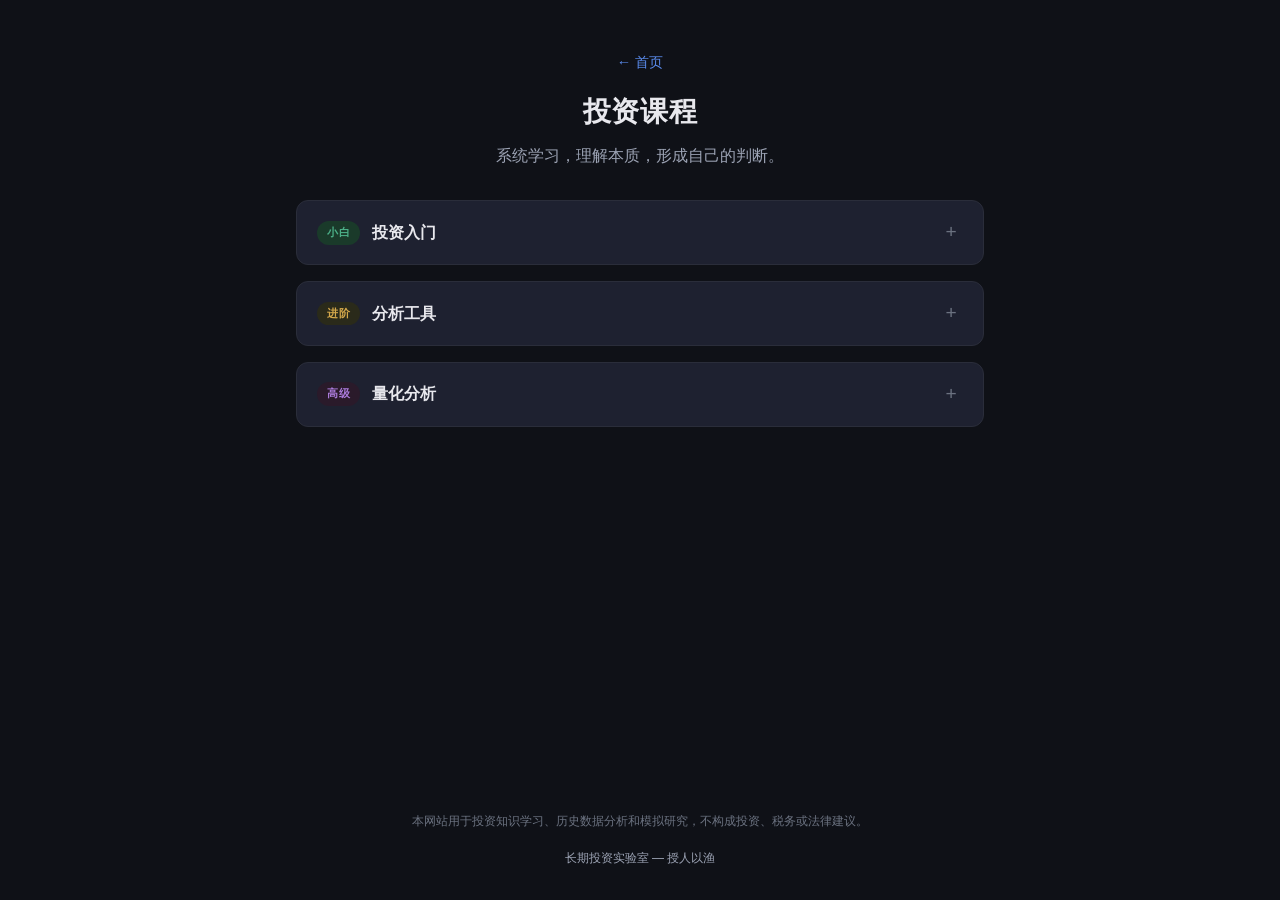
==== learn.html @ 00b1dd11 "Phase 1: 项目骨架 — 首页、学习页面、计算器、响应式布局" ====
<!DOCTYPE html>
<html lang="zh-CN">
<head>
  <meta charset="UTF-8">
  <meta name="viewport" content="width=device-width, initial-scale=1.0">
  <title>投资课程 · 长期投资实验室</title>
  <meta name="description" content="从零开始学习投资，系统掌握资产分析、风险管理和组合构建。">
  <link rel="stylesheet" href="css/main.css">
  <link rel="stylesheet" href="css/mobile.css">
</head>
<body>
  <header class="site-header">
    <a href="index.html" class="back-link">&larr; 首页</a>
    <h1 class="site-title">投资课程</h1>
    <p class="site-subtitle">系统学习，理解本质，形成自己的判断。</p>
  </header>

  <main class="learn-content">
    <section class="course-section">
      <button class="course-toggle" aria-expanded="false" onclick="toggleSection(this)">
        <span class="course-level course-level--beginner">小白</span>
        <h2>投资入门</h2>
        <span class="toggle-icon">+</span>
      </button>
      <div class="course-body" hidden>
        <ul class="course-list">
          <li>
            <h3>什么是股票</h3>
            <p>股票代表公司的一部分所有权。买入股票意味着你成为公司的股东，享有公司成长带来的收益，也承担经营不善的风险。</p>
          </li>
          <li>
            <h3>什么是基金</h3>
            <p>基金是集合众多投资者资金、由专业管理人统一投资的工具。公募基金门槛低、信息透明，适合普通投资者。</p>
          </li>
          <li>
            <h3>什么是 ETF</h3>
            <p>ETF（交易型开放式指数基金）跟踪特定指数，像股票一样在交易所买卖。费用低、透明度高，是入门投资的常用工具。</p>
          </li>
          <li>
            <h3>什么是指数</h3>
            <p>指数是一篮子资产的价格加权平均，反映市场整体或某一板块的表现。例如沪深300代表A股大盘股走势。</p>
          </li>
          <li>
            <h3>什么是债券</h3>
            <p>债券是发行人向投资者借款的凭证，约定按期付息、到期还本。债券通常波动小于股票，是组合中降低风险的工具。</p>
          </li>
          <li>
            <h3>什么是 QDII</h3>
            <p>QDII（合格境内机构投资者）基金允许境内投资者间接投资海外市场，是配置全球资产的一种方式。</p>
          </li>
          <li>
            <h3>什么是收益</h3>
            <p>收益是投资获得的回报，通常以百分比表示。例如买入价100元、卖出价110元，收益为10%。收益可以来自价格上涨（资本利得）或分红。</p>
          </li>
          <li>
            <h3>什么是风险</h3>
            <p>风险意味着未来结果的不确定性。在投资中，风险通常表现为价格波动——资产可能上涨，也可能下跌。</p>
          </li>
          <li>
            <h3>什么是回撤</h3>
            <p>回撤是指资产从历史高点下跌的幅度。例如资产从最高100元跌到70元，回撤为30%。回撤衡量的是持有过程中可能承受的账面亏损。</p>
          </li>
          <li>
            <h3>什么是复利</h3>
            <p>复利是"利滚利"——收益再投资产生新收益。时间越长，复利效应越显著。年化8%的收益，10年后本金翻倍有余。</p>
          </li>
        </ul>
      </div>
    </section>

    <section class="course-section">
      <button class="course-toggle" aria-expanded="false" onclick="toggleSection(this)">
        <span class="course-level course-level--intermediate">进阶</span>
        <h2>分析工具</h2>
        <span class="toggle-icon">+</span>
      </button>
      <div class="course-body" hidden>
        <ul class="course-list">
          <li>
            <h3>PE（市盈率）</h3>
            <p>市盈率 = 股价 &divide; 每股收益。反映市场愿意为每单位盈利支付的价格。高PE可能意味着高增长预期，也可能是估值偏高。</p>
          </li>
          <li>
            <h3>PB（市净率）</h3>
            <p>市净率 = 股价 &divide; 每股净资产。常用于评估银行、保险等资产密集型行业。PB低于1可能意味着股价低于净资产。</p>
          </li>
          <li>
            <h3>ROE（净资产收益率）</h3>
            <p>ROE = 净利润 &divide; 净资产。衡量公司利用股东资金创造利润的能力。长期高ROE通常是优质公司的特征之一。</p>
          </li>
          <li>
            <h3>毛利率与净利率</h3>
            <p>毛利率反映产品本身的盈利能力，净利率反映扣除所有费用后的最终盈利水平。高毛利率通常意味着较强的定价权。</p>
          </li>
          <li>
            <h3>自由现金流</h3>
            <p>自由现金流是公司经营活动产生的现金减去资本支出后的余额。它反映了公司真正可以自由支配的现金。</p>
          </li>
          <li>
            <h3>护城河</h3>
            <p>护城河是公司抵御竞争对手的持久优势，例如品牌、专利、网络效应、规模经济或转换成本。宽护城河的公司更可能维持长期盈利。</p>
          </li>
          <li>
            <h3>估值</h3>
            <p>估值是判断资产当前价格是否合理的过程。常用方法包括市盈率、市净率、现金流折现等。估值不是精确科学，而是提供参考区间。</p>
          </li>
          <li>
            <h3>资产配置</h3>
            <p>资产配置是将资金分配到不同资产类别的过程。研究表明，资产配置解释了投资组合长期收益波动的大部分来源。</p>
          </li>
          <li>
            <h3>相关性</h3>
            <p>相关性衡量两项资产价格走势的同步程度。相关性低意味着它们不太可能同时下跌，有助于分散风险。</p>
          </li>
          <li>
            <h3>再平衡</h3>
            <p>再平衡是定期将组合中各资产权重恢复到目标比例的操作。它本质上是在资产上涨后卖出部分、下跌后买入部分。</p>
          </li>
        </ul>
      </div>
    </section>

    <section class="course-section">
      <button class="course-toggle" aria-expanded="false" onclick="toggleSection(this)">
        <span class="course-level course-level--advanced">高级</span>
        <h2>量化分析</h2>
        <span class="toggle-icon">+</span>
      </button>
      <div class="course-body" hidden>
        <ul class="course-list">
          <li>
            <h3>夏普比率</h3>
            <p>夏普比率 = (收益率 - 无风险利率) &divide; 波动率。衡量每承担一单位风险获得的超额回报。夏普比率越高，风险调整后收益越好。</p>
          </li>
          <li>
            <h3>Sortino 比率</h3>
            <p>Sortino比率与夏普类似，但只考虑下行波动（下跌风险），而非全部波动。对于不介意上涨波动的投资者，Sortino可能更有参考价值。</p>
          </li>
          <li>
            <h3>Calmar 比率</h3>
            <p>Calmar比率 = 年化收益率 &divide; 最大回撤。衡量收益与极端风险的比值。Calmar越高，意味着在经历最大回撤的情况下，长期收益仍然可观。</p>
          </li>
          <li>
            <h3>Beta</h3>
            <p>Beta衡量资产相对于市场的波动幅度。Beta=1表示与市场同步，Beta&gt;1表示波动大于市场，Beta&lt;1表示波动小于市场。</p>
          </li>
          <li>
            <h3>Alpha</h3>
            <p>Alpha是资产实际收益超出（或低于）按Beta调整后的预期收益的部分。正Alpha通常被视为超额收益能力的体现。</p>
          </li>
          <li>
            <h3>滚动收益</h3>
            <p>滚动收益是以滑动窗口计算的历史收益，能揭示收益随时间的变化模式，而非只看一个固定区间。例如滚动3年年化收益可以展示收益的稳定性。</p>
          </li>
          <li>
            <h3>压力测试</h3>
            <p>压力测试模拟极端市场情景下组合的表现。例如"如果再次发生类似2008年的市场波动，我的组合会怎样？"这有助于理解尾部风险。</p>
          </li>
          <li>
            <h3>情景分析</h3>
            <p>情景分析允许用户自定义假设条件，观察组合的理论变化。它是"如果……会怎样"的思维实验，不是预测。</p>
          </li>
          <li>
            <h3>蒙特卡洛模拟</h3>
            <p>蒙特卡洛模拟通过大量随机抽样来模拟资产未来可能的价格路径，给出结果的概率分布，而非单一预测值。它帮助理解"可能范围"而非"确定结果"。</p>
          </li>
        </ul>
      </div>
    </section>
  </main>

  <footer class="site-footer">
    <p class="disclaimer">
      本网站用于投资知识学习、历史数据分析和模拟研究，不构成投资、税务或法律建议。
    </p>
    <p class="copyright">长期投资实验室 &mdash; 授人以渔</p>
  </footer>

  <script>
    function toggleSection(btn) {
      const body = btn.nextElementSibling;
      const icon = btn.querySelector('.toggle-icon');
      const expanded = btn.getAttribute('aria-expanded') === 'true';
      btn.setAttribute('aria-expanded', String(!expanded));
      body.hidden = expanded;
      icon.textContent = expanded ? '+' : '−';
    }
  </script>
</body>
</html>
---- css/main.css ----
/* ============================================
   长期投资实验室 — 全局样式
   风格：专业、简洁、克制
   ============================================ */

:root {
  --bg-primary: #0f1117;
  --bg-secondary: #1a1d27;
  --bg-card: #1e2130;
  --bg-card-hover: #252838;
  --text-primary: #e8e8ed;
  --text-secondary: #9ca3b4;
  --text-muted: #6b7280;
  --accent: #5b8def;
  --accent-dim: #3d5fa8;
  --border: #2a2d3a;
  --border-light: #353849;
  --danger: #e0556a;
  --success: #4caf88;
  --radius: 12px;
  --radius-sm: 8px;
  --gap: 16px;
  --max-width: 720px;
}

*, *::before, *::after {
  box-sizing: border-box;
  margin: 0;
  padding: 0;
}

html {
  font-size: 16px;
  -webkit-text-size-adjust: 100%;
}

body {
  font-family: -apple-system, BlinkMacSystemFont, "Segoe UI", "PingFang SC",
    "Hiragino Sans GB", "Microsoft YaHei", sans-serif;
  background: var(--bg-primary);
  color: var(--text-primary);
  line-height: 1.6;
  min-height: 100vh;
  display: flex;
  flex-direction: column;
}

/* ============================================
   Header
   ============================================ */

.site-header {
  text-align: center;
  padding: 48px var(--gap) 32px;
}

.site-title {
  font-size: 1.75rem;
  font-weight: 700;
  letter-spacing: 0.02em;
  color: var(--text-primary);
  margin-bottom: 8px;
}

.site-subtitle {
  font-size: 1rem;
  color: var(--text-secondary);
  max-width: 480px;
  margin: 0 auto;
}

.back-link {
  display: inline-block;
  color: var(--accent);
  text-decoration: none;
  font-size: 0.9rem;
  margin-bottom: 16px;
  transition: color 0.2s;
}

.back-link:hover {
  color: #7aabff;
}

/* ============================================
   Home Grid
   ============================================ */

.home-grid {
  display: grid;
  grid-template-columns: 1fr;
  gap: var(--gap);
  padding: 0 var(--gap);
  max-width: var(--max-width);
  margin: 0 auto;
  width: 100%;
}

.entry-card {
  display: flex;
  flex-direction: column;
  align-items: flex-start;
  background: var(--bg-card);
  border: 1px solid var(--border);
  border-radius: var(--radius);
  padding: 24px;
  text-decoration: none;
  color: var(--text-primary);
  transition: background 0.2s, border-color 0.2s;
  position: relative;
}

.entry-card:not(.entry-card--disabled):hover {
  background: var(--bg-card-hover);
  border-color: var(--accent-dim);
}

.entry-card--disabled {
  opacity: 0.5;
  cursor: not-allowed;
  pointer-events: none;
}

.entry-icon {
  font-size: 2rem;
  margin-bottom: 12px;
}

.entry-title {
  font-size: 1.15rem;
  font-weight: 600;
  margin-bottom: 6px;
}

.entry-desc {
  font-size: 0.9rem;
  color: var(--text-secondary);
  line-height: 1.5;
}

.entry-badge {
  position: absolute;
  top: 12px;
  right: 12px;
  font-size: 0.7rem;
  background: var(--bg-secondary);
  color: var(--text-muted);
  padding: 2px 8px;
  border-radius: 100px;
  border: 1px solid var(--border);
}

/* ============================================
   Learn Page
   ============================================ */

.learn-content {
  max-width: var(--max-width);
  margin: 0 auto;
  padding: 0 var(--gap);
  width: 100%;
}

.course-section {
  margin-bottom: var(--gap);
}

.course-toggle {
  display: flex;
  align-items: center;
  gap: 12px;
  width: 100%;
  background: var(--bg-card);
  border: 1px solid var(--border);
  border-radius: var(--radius);
  padding: 16px 20px;
  color: var(--text-primary);
  font: inherit;
  cursor: pointer;
  text-align: left;
  transition: background 0.2s;
}

.course-toggle:hover {
  background: var(--bg-card-hover);
}

.course-toggle h2 {
  flex: 1;
  font-size: 1rem;
  font-weight: 600;
}

.course-level {
  font-size: 0.7rem;
  font-weight: 700;
  padding: 3px 10px;
  border-radius: 100px;
  text-transform: uppercase;
  letter-spacing: 0.05em;
}

.course-level--beginner {
  background: #1a3a2a;
  color: var(--success);
}

.course-level--intermediate {
  background: #2a2a1a;
  color: #d4a84b;
}

.course-level--advanced {
  background: #2a1a2a;
  color: #ab7bdb;
}

.toggle-icon {
  font-size: 1.2rem;
  font-weight: 300;
  color: var(--text-muted);
  width: 24px;
  text-align: center;
}

.course-body {
  background: var(--bg-secondary);
  border: 1px solid var(--border);
  border-top: none;
  border-radius: 0 0 var(--radius) var(--radius);
  padding: 20px;
}

.course-list {
  list-style: none;
}

.course-list li {
  padding: 12px 0;
  border-bottom: 1px solid var(--border);
}

.course-list li:last-child {
  border-bottom: none;
}

.course-list h3 {
  font-size: 0.95rem;
  font-weight: 600;
  margin-bottom: 4px;
  color: var(--text-primary);
}

.course-list p {
  font-size: 0.85rem;
  color: var(--text-secondary);
  line-height: 1.6;
}

/* ============================================
   Calculator Page
   ============================================ */

.calc-content {
  max-width: var(--max-width);
  margin: 0 auto;
  padding: 0 var(--gap);
  width: 100%;
}

.calc-card {
  background: var(--bg-card);
  border: 1px solid var(--border);
  border-radius: var(--radius);
  padding: 24px;
  margin-bottom: var(--gap);
}

.calc-title {
  font-size: 1.15rem;
  font-weight: 600;
  margin-bottom: 4px;
}

.calc-desc {
  font-size: 0.85rem;
  color: var(--text-secondary);
  margin-bottom: 20px;
}

.calc-form {
  display: flex;
  flex-direction: column;
  gap: 14px;
}

.calc-form label {
  display: flex;
  flex-direction: column;
  gap: 4px;
  font-size: 0.85rem;
  color: var(--text-secondary);
}

.calc-form input,
.calc-form select {
  background: var(--bg-secondary);
  border: 1px solid var(--border);
  border-radius: var(--radius-sm);
  padding: 10px 12px;
  font: inherit;
  font-size: 0.95rem;
  color: var(--text-primary);
  outline: none;
  transition: border-color 0.2s;
}

.calc-form input:focus,
.calc-form select:focus {
  border-color: var(--accent);
}

.calc-form select {
  cursor: pointer;
}

.calc-result {
  margin-top: 20px;
  padding-top: 20px;
  border-top: 1px solid var(--border);
}

.result-table {
  width: 100%;
  border-collapse: collapse;
}

.result-table tr {
  border-bottom: 1px solid var(--border);
}

.result-table tr:last-child {
  border-bottom: none;
}

.result-table td,
.result-table th {
  padding: 10px 0;
  font-size: 0.9rem;
  text-align: left;
}

.result-table td:last-child,
.result-table th:last-child {
  text-align: right;
  font-weight: 600;
  font-variant-numeric: tabular-nums;
}

/* ============================================
   Rebalance Calculator
   ============================================ */

.rb-asset-row {
  display: flex;
  gap: 8px;
  align-items: flex-end;
  padding: 10px 0;
  border-bottom: 1px solid var(--border);
}

.rb-asset-row label {
  flex: 1;
  min-width: 0;
}

.rb-asset-row input {
  width: 100%;
}

.rb-action-buy {
  color: var(--danger);
}

.rb-action-sell {
  color: var(--success);
}

/* ============================================
   Buttons
   ============================================ */

.btn {
  display: inline-flex;
  align-items: center;
  justify-content: center;
  padding: 12px 24px;
  border: none;
  border-radius: var(--radius-sm);
  font: inherit;
  font-size: 0.95rem;
  font-weight: 600;
  cursor: pointer;
  transition: background 0.2s, opacity 0.2s;
}

.btn--primary {
  background: var(--accent);
  color: #fff;
}

.btn--primary:hover {
  background: #4a7de0;
}

.btn--primary:active {
  opacity: 0.85;
}

/* ============================================
   Forms
   ============================================ */

input[type="number"]::-webkit-inner-spin-button,
input[type="number"]::-webkit-outer-spin-button {
  opacity: 0.4;
}

/* ============================================
   Footer
   ============================================ */

.site-footer {
  margin-top: auto;
  text-align: center;
  padding: 40px var(--gap) 32px;
  color: var(--text-muted);
  font-size: 0.75rem;
  line-height: 1.7;
}

.disclaimer {
  max-width: 560px;
  margin: 0 auto 16px;
}

.copyright {
  font-weight: 500;
  color: var(--text-secondary);
}

/* ============================================
   Responsive Breakpoints
   ============================================ */

@media (min-width: 600px) {
  .home-grid {
    grid-template-columns: 1fr 1fr;
  }

  .entry-card {
    min-height: 180px;
  }
}
---- css/mobile.css ----
/* ============================================
   长期投资实验室 — 移动端增强
   手机优先，触摸友好
   ============================================ */

/* 基准：375px 宽度手机 */

/* 确保点击区域足够大 */
@media (max-width: 599px) {
  .site-title {
    font-size: 1.5rem;
  }

  .site-subtitle {
    font-size: 0.9rem;
  }

  .site-header {
    padding: 32px 16px 24px;
  }

  .entry-card {
    padding: 20px 18px;
  }

  .entry-icon {
    font-size: 1.6rem;
  }

  .course-toggle {
    padding: 14px 16px;
  }

  .calc-card {
    padding: 20px 16px;
  }

  .calc-form input,
  .calc-form select,
  .btn {
    min-height: 44px; /* iOS 推荐最小触摸目标 */
  }

  .rb-asset-row {
    flex-direction: column;
    gap: 8px;
    padding: 14px 0;
  }

  /* 页面底部留出安全区 */
  .site-footer {
    padding-bottom: max(32px, env(safe-area-inset-bottom));
  }
}

/* 平板及以上 */
@media (min-width: 600px) and (max-width: 1023px) {
  .home-grid {
    grid-template-columns: 1fr 1fr;
  }
}

/* 桌面 */
@media (min-width: 1024px) {
  body {
    font-size: 17px;
  }

  .home-grid {
    grid-template-columns: 1fr 1fr;
  }
}

/* 暗色模式滚动条 (WebKit) */
::-webkit-scrollbar {
  width: 6px;
}

::-webkit-scrollbar-track {
  background: var(--bg-primary);
}

::-webkit-scrollbar-thumb {
  background: var(--border);
  border-radius: 3px;
}

/* 选中文字颜色 */
::selection {
  background: var(--accent-dim);
  color: #fff;
}
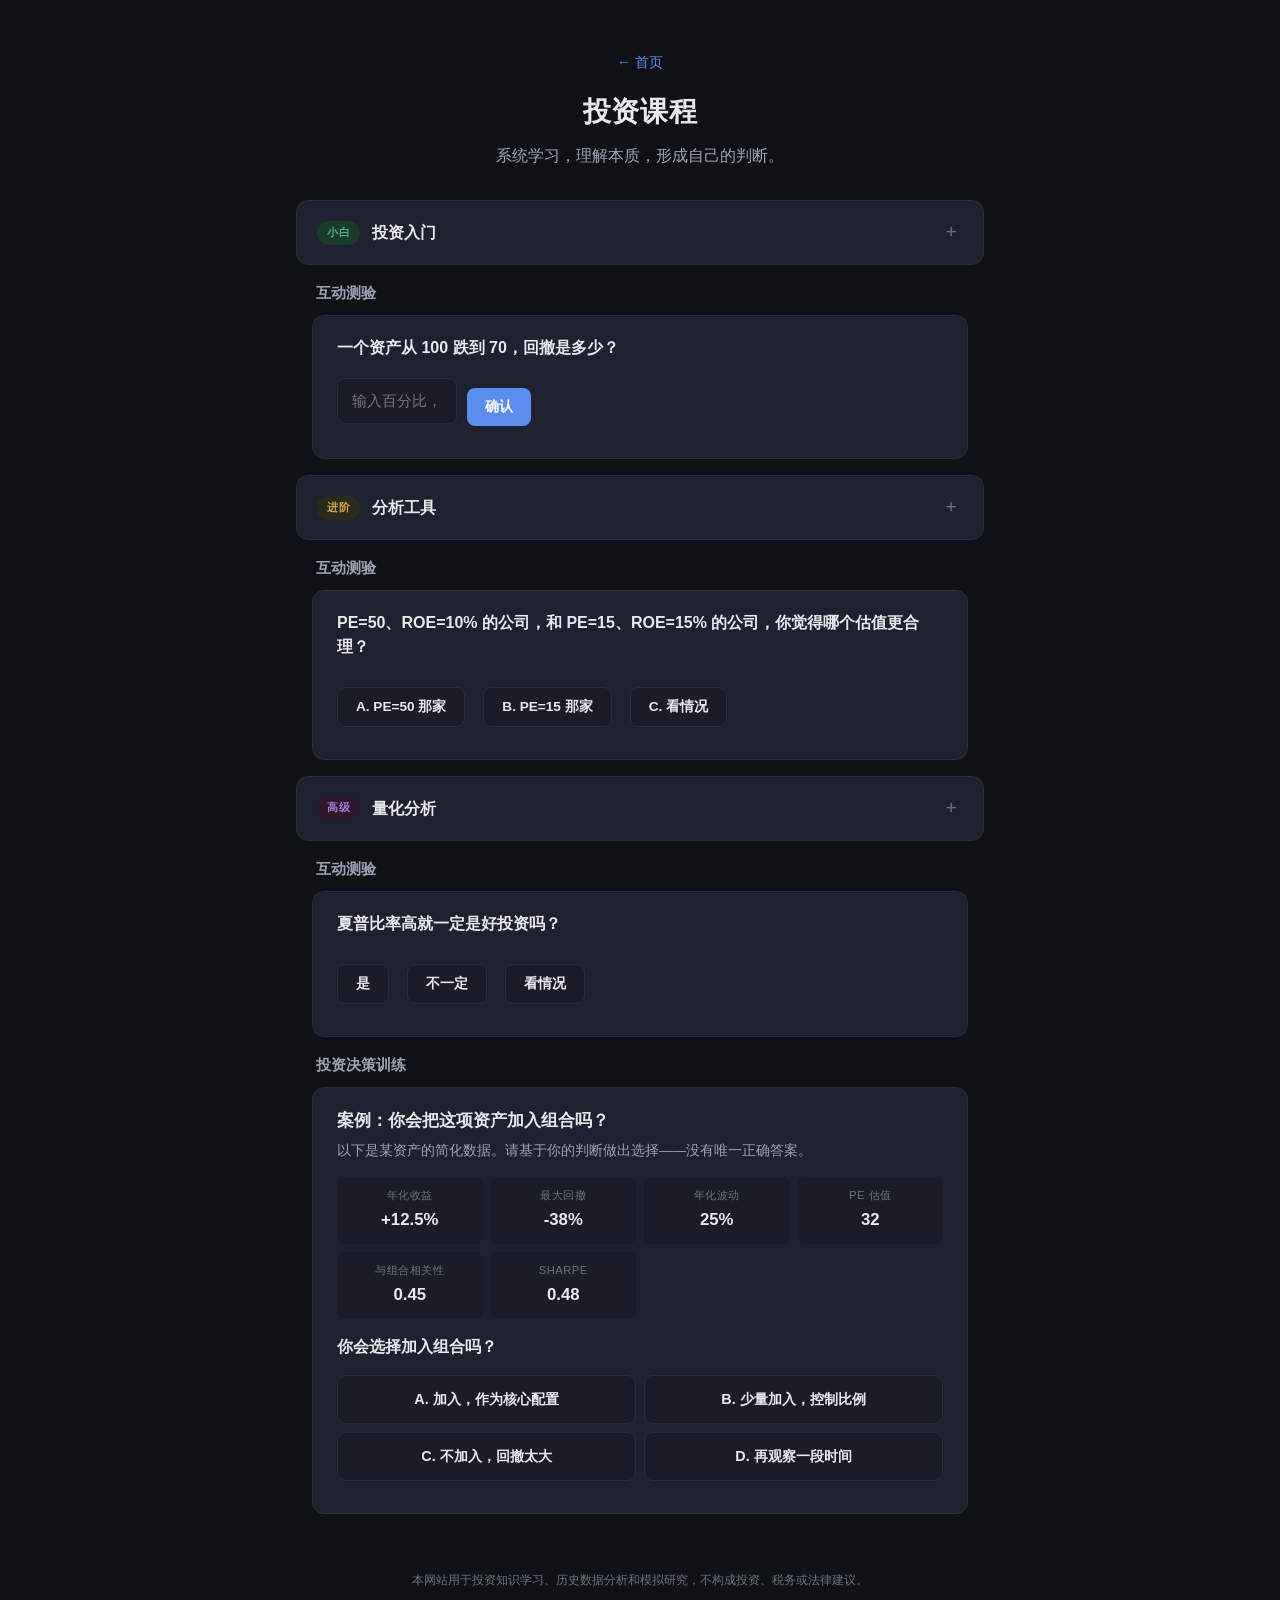
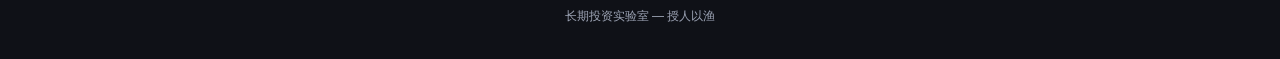
==== commit 09398467: "Phase 5: 历史时期分析、课程互动、投资案例、风险解释" ====
--- a/learn.html
+++ b/learn.html
@@ -57,14 +57,48 @@
             <p>风险意味着未来结果的不确定性。在投资中，风险通常表现为价格波动——资产可能上涨，也可能下跌。</p>
           </li>
           <li>
-            <h3>什么是回撤</h3>
+            <h3>什么是回撤
+              <button class="why-btn" onclick="toggleWhy(event,'why-dd')">为什么？</button>
+            </h3>
             <p>回撤是指资产从历史高点下跌的幅度。例如资产从最高100元跌到70元，回撤为30%。回撤衡量的是持有过程中可能承受的账面亏损。</p>
+            <div class="why-content" id="why-dd">因为长期收益很好，并不代表投资过程容易承受。一个资产可能长期上涨，但中途经历非常大的回撤。如果你在中途因恐慌卖出，后面的涨幅与你无关。</div>
           </li>
           <li>
             <h3>什么是复利</h3>
             <p>复利是"利滚利"——收益再投资产生新收益。时间越长，复利效应越显著。年化8%的收益，10年后本金翻倍有余。</p>
           </li>
         </ul>
+      </div>
+    </section>
+
+    <!-- 小白互动测验 -->
+    <section class="quiz-section">
+      <h3 class="quiz-title">互动测验</h3>
+      <div class="quiz-card" id="quiz-beginner">
+        <div class="quiz-step active" data-step="1">
+          <p class="quiz-question">一个资产从 100 跌到 70，回撤是多少？</p>
+          <div class="quiz-input-row">
+            <input type="text" id="quiz-b1" placeholder="输入百分比，如 30" onkeydown="if(event.key==='Enter')checkBeginnerStep1()">
+            <button class="quiz-next-btn" onclick="checkBeginnerStep1()">确认</button>
+          </div>
+          <div class="quiz-feedback" id="quiz-b1-fb"></div>
+        </div>
+        <div class="quiz-step" data-step="2">
+          <p class="quiz-question">从 70 恢复到 100 需要上涨多少？</p>
+          <div class="quiz-input-row">
+            <input type="text" id="quiz-b2" placeholder="输入百分比" onkeydown="if(event.key==='Enter')checkBeginnerStep2()">
+            <button class="quiz-next-btn" onclick="checkBeginnerStep2()">确认</button>
+          </div>
+          <div class="quiz-feedback" id="quiz-b2-fb"></div>
+        </div>
+        <div class="quiz-step" data-step="3">
+          <p class="quiz-question">看懂了吗？</p>
+          <div class="quiz-feedback show quiz-feedback--info">
+            跌幅30%与涨幅42.86%不对等——这正是回撤的关键洞察。<br><br>
+            跌幅越大，恢复所需涨幅呈指数级增长：跌50%需要翻倍才能回本，跌80%需要涨400%。<br><br>
+            <strong>这解释了为什么控制下行风险比追逐上涨更重要。</strong>
+          </div>
+        </div>
       </div>
     </section>
 
@@ -109,14 +143,33 @@
             <p>资产配置是将资金分配到不同资产类别的过程。研究表明，资产配置解释了投资组合长期收益波动的大部分来源。</p>
           </li>
           <li>
-            <h3>相关性</h3>
+            <h3>相关性
+              <button class="why-btn" onclick="toggleWhy(event,'why-corr')">为什么？</button>
+            </h3>
             <p>相关性衡量两项资产价格走势的同步程度。相关性低意味着它们不太可能同时下跌，有助于分散风险。</p>
+            <div class="why-content" id="why-corr">历史相关性越低，通常意味着历史上两项资产的波动不同步程度越高。但历史相关性不会保证未来保持不变。</div>
           </li>
           <li>
             <h3>再平衡</h3>
             <p>再平衡是定期将组合中各资产权重恢复到目标比例的操作。它本质上是在资产上涨后卖出部分、下跌后买入部分。</p>
           </li>
         </ul>
+      </div>
+    </section>
+
+    <!-- 进阶互动测验 -->
+    <section class="quiz-section">
+      <h3 class="quiz-title">互动测验</h3>
+      <div class="quiz-card" id="quiz-intermediate">
+        <div class="quiz-step active" data-step="1">
+          <p class="quiz-question">PE=50、ROE=10% 的公司，和 PE=15、ROE=15% 的公司，你觉得哪个估值更合理？</p>
+          <div class="quiz-input-row">
+            <button class="quiz-next-btn" style="background:var(--bg-secondary);color:var(--text-primary);border:1px solid var(--border);margin-right:8px;" onclick="answerIntermediate('a')">A. PE=50 那家</button>
+            <button class="quiz-next-btn" style="background:var(--bg-secondary);color:var(--text-primary);border:1px solid var(--border);margin-right:8px;" onclick="answerIntermediate('b')">B. PE=15 那家</button>
+            <button class="quiz-next-btn" style="background:var(--bg-secondary);color:var(--text-primary);border:1px solid var(--border);" onclick="answerIntermediate('c')">C. 看情况</button>
+          </div>
+          <div class="quiz-feedback" id="quiz-i1-fb"></div>
+        </div>
       </div>
     </section>
 
@@ -129,8 +182,11 @@
       <div class="course-body" hidden>
         <ul class="course-list">
           <li>
-            <h3>夏普比率</h3>
+            <h3>夏普比率
+              <button class="why-btn" onclick="toggleWhy(event,'why-sharpe')">为什么？</button>
+            </h3>
             <p>夏普比率 = (收益率 - 无风险利率) &divide; 波动率。衡量每承担一单位风险获得的超额回报。夏普比率越高，风险调整后收益越好。</p>
+            <div class="why-content" id="why-sharpe">夏普比率假设收益符合正态分布，且不区分上行波动和下行波动。对于不介意上涨波动的投资者，Sortino 比率可能更有参考价值。夏普比率高不代表未来一定好。</div>
           </li>
           <li>
             <h3>Sortino 比率</h3>
@@ -167,6 +223,66 @@
         </ul>
       </div>
     </section>
+
+    <!-- 高级互动测验 -->
+    <section class="quiz-section">
+      <h3 class="quiz-title">互动测验</h3>
+      <div class="quiz-card" id="quiz-advanced">
+        <div class="quiz-step active" data-step="1">
+          <p class="quiz-question">夏普比率高就一定是好投资吗？</p>
+          <div class="quiz-input-row">
+            <button class="quiz-next-btn" style="background:var(--bg-secondary);color:var(--text-primary);border:1px solid var(--border);margin-right:8px;" onclick="answerAdvanced('yes')">是</button>
+            <button class="quiz-next-btn" style="background:var(--bg-secondary);color:var(--text-primary);border:1px solid var(--border);margin-right:8px;" onclick="answerAdvanced('no')">不一定</button>
+            <button class="quiz-next-btn" style="background:var(--bg-secondary);color:var(--text-primary);border:1px solid var(--border);" onclick="answerAdvanced('depends')">看情况</button>
+          </div>
+          <div class="quiz-feedback" id="quiz-a1-fb"></div>
+        </div>
+      </div>
+    </section>
+
+    <!-- 投资案例 -->
+    <section class="quiz-section">
+      <h3 class="quiz-title">投资决策训练</h3>
+      <div class="case-card" id="case-study">
+        <p class="case-header">案例：你会把这项资产加入组合吗？</p>
+        <p class="case-desc">以下是某资产的简化数据。请基于你的判断做出选择——没有唯一正确答案。</p>
+        <div class="case-metrics">
+          <div class="case-metric">
+            <div class="label">年化收益</div>
+            <div class="value">+12.5%</div>
+          </div>
+          <div class="case-metric">
+            <div class="label">最大回撤</div>
+            <div class="value">-38%</div>
+          </div>
+          <div class="case-metric">
+            <div class="label">年化波动</div>
+            <div class="value">25%</div>
+          </div>
+          <div class="case-metric">
+            <div class="label">PE 估值</div>
+            <div class="value">32</div>
+          </div>
+          <div class="case-metric">
+            <div class="label">与组合相关性</div>
+            <div class="value">0.45</div>
+          </div>
+          <div class="case-metric">
+            <div class="label">Sharpe</div>
+            <div class="value">0.48</div>
+          </div>
+        </div>
+        <p class="quiz-question">你会选择加入组合吗？</p>
+        <div class="case-options">
+          <button class="case-option" onclick="showCaseExplanation('a')">A. 加入，作为核心配置</button>
+          <button class="case-option" onclick="showCaseExplanation('b')">B. 少量加入，控制比例</button>
+          <button class="case-option" onclick="showCaseExplanation('c')">C. 不加入，回撤太大</button>
+          <button class="case-option" onclick="showCaseExplanation('d')">D. 再观察一段时间</button>
+        </div>
+        <div class="case-explanation" id="case-explanation"></div>
+      </div>
+    </section>
+
   </main>
 
   <footer class="site-footer">
@@ -185,6 +301,85 @@
       body.hidden = expanded;
       icon.textContent = expanded ? '+' : '−';
     }
+
+    function toggleWhy(e, id) {
+      e.stopPropagation();
+      const el = document.getElementById(id);
+      if (el) el.classList.toggle('show');
+    }
+
+    // -- 小白 Quiz --
+    function checkBeginnerStep1() {
+      const input = document.getElementById('quiz-b1');
+      const fb = document.getElementById('quiz-b1-fb');
+      const val = parseFloat(input.value.replace('%',''));
+      if (Math.abs(val - 30) < 1) {
+        fb.className = 'quiz-feedback show quiz-feedback--correct';
+        fb.innerHTML = '正确！(100-70)/100 = 30%<br><button class="quiz-next-btn" onclick="goToStep(\'quiz-beginner\',2)">下一题</button>';
+      } else if (!isNaN(val)) {
+        fb.className = 'quiz-feedback show quiz-feedback--hint';
+        fb.innerHTML = '回撤 = (高点 - 低点) / 高点。试试：(100 - 70) / 100 = ?';
+      }
+    }
+    function checkBeginnerStep2() {
+      const input = document.getElementById('quiz-b2');
+      const fb = document.getElementById('quiz-b2-fb');
+      const val = parseFloat(input.value.replace('%',''));
+      if (Math.abs(val - 42.86) < 2) {
+        fb.className = 'quiz-feedback show quiz-feedback--correct';
+        fb.innerHTML = '正确！(100-70)/70 ≈ 42.86%<br><button class="quiz-next-btn" onclick="goToStep(\'quiz-beginner\',3)">查看总结</button>';
+      } else if (!isNaN(val)) {
+        fb.className = 'quiz-feedback show quiz-feedback--hint';
+        fb.innerHTML = '恢复幅度 = (高点 - 低点) / 低点。试试：(100 - 70) / 70 = ?';
+      }
+    }
+
+    // -- 进阶 Quiz --
+    function answerIntermediate(choice) {
+      const fb = document.getElementById('quiz-i1-fb');
+      fb.className = 'quiz-feedback show quiz-feedback--info';
+      if (choice === 'c') {
+        fb.innerHTML = '<strong>看情况</strong>——这是最接近投资现实的选择。<br><br>PE=50/ROE=10% 可能是一家高增长公司，市场愿意为未来盈利支付溢价。PE=15/ROE=15% 可能是一家成熟公司，盈利能力强但增长空间有限。<br><br>估值不是单一数字游戏，需要结合增长预期、行业特征和商业模式综合判断。';
+      } else if (choice === 'a') {
+        fb.innerHTML = '选择 PE=50 那家：你可能看重的是高增长潜力。高PE通常反映市场对未来盈利的高预期，但如果增长不及预期，估值可能大幅回调。';
+      } else {
+        fb.innerHTML = '选择 PE=15 那家：你可能更看重当前的盈利能力。低PE+高ROE通常意味着估值相对合理，但也可能意味着市场认为其成长空间有限。';
+      }
+    }
+
+    // -- 高级 Quiz --
+    function answerAdvanced(choice) {
+      const fb = document.getElementById('quiz-a1-fb');
+      fb.className = 'quiz-feedback show quiz-feedback--info';
+      fb.innerHTML = '<strong>不一定 / 看情况</strong>——这是关键。<br><br>夏普比率假设收益服从正态分布且波动对称，但真实市场中：<br>1. 极端事件（尾部风险）比正态分布假设更频繁<br>2. 不区分上行波动和下行波动——上涨波动也会降低夏普比率<br>3. 历史夏普比率不保证未来<br><br>因此，夏普比率是参考指标之一，不能单独作为投资决策依据。';
+    }
+
+    function goToStep(quizId, stepNum) {
+      const quiz = document.getElementById(quizId);
+      quiz.querySelectorAll('.quiz-step').forEach(s => s.classList.remove('active'));
+      const step = quiz.querySelector(`[data-step="${stepNum}"]`);
+      if (step) step.classList.add('active');
+    }
+
+    // -- 投资案例 --
+    function showCaseExplanation(choice) {
+      const el = document.getElementById('case-explanation');
+      const options = document.querySelectorAll('#case-study .case-option');
+      options.forEach(o => o.classList.remove('selected'));
+      const selected = document.querySelector(`#case-study .case-option:nth-child(${
+        choice === 'a' ? 1 : choice === 'b' ? 2 : choice === 'c' ? 3 : 4
+      })`);
+      if (selected) selected.classList.add('selected');
+
+      const explanations = {
+        a: '<strong>A. 加入，作为核心配置</strong><br><br>你可能看重的是12.5%的年化收益和中等相关性（0.45），认为分散化收益值得承受38%的回撤风险。适合长期投资期限长、风险承受能力较高的投资者。',
+        b: '<strong>B. 少量加入，控制比例</strong><br><br>这是最常见的做法——认可资产的收益潜力，但通过控制仓位来管理风险。38%的最大回撤确实不小，少量配置可以在享受收益的同时限制整体组合的下行风险。',
+        c: '<strong>C. 不加入，回撤太大</strong><br><br>38%的回撤意味着投资过程中可能承受近四成的账面亏损。如果你无法承受这种心理压力，或者投资期限较短，不加入是完全合理的决定。',
+        d: '<strong>D. 再观察一段时间</strong><br><br>等待更多数据、观察估值变化或市场环境再决定。这反映了谨慎的态度——投资不需要急于一时，充分了解后再做决定是理性的。'
+      };
+      el.innerHTML = explanations[choice];
+      el.className = 'case-explanation show';
+    }
   </script>
 </body>
 </html>
--- a/css/main.css
+++ b/css/main.css
@@ -450,6 +450,267 @@
 }
 
 /* ============================================
+   Quiz & Interactive
+   ============================================ */
+
+.quiz-section {
+  max-width: var(--max-width);
+  margin: 0 auto var(--gap);
+  padding: 0 var(--gap);
+  width: 100%;
+}
+
+.quiz-title {
+  font-size: 0.95rem;
+  font-weight: 600;
+  color: var(--text-secondary);
+  padding: 0 4px;
+  margin-bottom: 10px;
+}
+
+.quiz-card {
+  background: var(--bg-card);
+  border: 1px solid var(--border);
+  border-radius: var(--radius);
+  padding: 20px 24px;
+}
+
+.quiz-step {
+  display: none;
+}
+
+.quiz-step.active {
+  display: block;
+}
+
+.quiz-question {
+  font-size: 1rem;
+  font-weight: 600;
+  color: var(--text-primary);
+  margin-bottom: 16px;
+  line-height: 1.5;
+}
+
+.quiz-input-row {
+  display: flex;
+  gap: 10px;
+  align-items: center;
+  flex-wrap: wrap;
+  margin-bottom: 12px;
+}
+
+.quiz-input-row input {
+  background: var(--bg-secondary);
+  border: 1px solid var(--border);
+  border-radius: var(--radius-sm);
+  padding: 10px 14px;
+  font: inherit;
+  font-size: 0.95rem;
+  color: var(--text-primary);
+  outline: none;
+  width: 120px;
+}
+
+.quiz-input-row input:focus {
+  border-color: var(--accent);
+}
+
+.quiz-feedback {
+  display: none;
+  padding: 12px 16px;
+  border-radius: var(--radius-sm);
+  margin-top: 12px;
+  font-size: 0.9rem;
+  line-height: 1.6;
+}
+
+.quiz-feedback.show {
+  display: block;
+}
+
+.quiz-feedback--correct {
+  background: rgba(76, 175, 136, 0.1);
+  border-left: 3px solid var(--success);
+  color: var(--success);
+}
+
+.quiz-feedback--info {
+  background: rgba(91, 141, 239, 0.08);
+  border-left: 3px solid var(--accent);
+  color: var(--text-primary);
+}
+
+.quiz-feedback--hint {
+  background: rgba(212, 168, 75, 0.1);
+  border-left: 3px solid #d4a84b;
+  color: #d4a84b;
+}
+
+.quiz-next-btn {
+  display: inline-flex;
+  margin-top: 12px;
+  padding: 8px 18px;
+  background: var(--accent);
+  color: #fff;
+  border: none;
+  border-radius: var(--radius-sm);
+  font: inherit;
+  font-size: 0.85rem;
+  font-weight: 600;
+  cursor: pointer;
+}
+
+.quiz-next-btn:hover { background: #4a7de0; }
+
+/* Case study */
+.case-card {
+  background: var(--bg-card);
+  border: 1px solid var(--border);
+  border-radius: var(--radius);
+  padding: 20px 24px;
+  margin-bottom: var(--gap);
+}
+
+.case-header {
+  font-size: 1.05rem;
+  font-weight: 700;
+  color: var(--text-primary);
+  margin-bottom: 6px;
+}
+
+.case-desc {
+  font-size: 0.85rem;
+  color: var(--text-secondary);
+  margin-bottom: 16px;
+  line-height: 1.5;
+}
+
+.case-metrics {
+  display: grid;
+  grid-template-columns: repeat(auto-fit, minmax(120px, 1fr));
+  gap: 8px;
+  margin-bottom: 16px;
+}
+
+.case-metric {
+  background: var(--bg-secondary);
+  border-radius: var(--radius-sm);
+  padding: 10px 12px;
+  text-align: center;
+}
+
+.case-metric .label {
+  font-size: 0.7rem;
+  color: var(--text-muted);
+  text-transform: uppercase;
+  letter-spacing: 0.5px;
+  margin-bottom: 2px;
+}
+
+.case-metric .value {
+  font-size: 1.05rem;
+  font-weight: 700;
+  color: var(--text-primary);
+}
+
+.case-options {
+  display: grid;
+  grid-template-columns: 1fr 1fr;
+  gap: 8px;
+  margin-bottom: 12px;
+}
+
+.case-option {
+  padding: 12px 16px;
+  background: var(--bg-secondary);
+  border: 1px solid var(--border);
+  border-radius: var(--radius-sm);
+  cursor: pointer;
+  text-align: center;
+  font: inherit;
+  font-size: 0.9rem;
+  font-weight: 600;
+  color: var(--text-primary);
+  transition: border-color 0.15s, background 0.15s;
+}
+
+.case-option:hover {
+  border-color: var(--accent);
+  background: var(--bg-card-hover);
+}
+
+.case-option.selected {
+  border-color: var(--accent);
+  background: rgba(91, 141, 239, 0.12);
+}
+
+.case-explanation {
+  display: none;
+  padding: 12px 16px;
+  background: rgba(91, 141, 239, 0.06);
+  border-radius: var(--radius-sm);
+  border-left: 3px solid var(--accent);
+  font-size: 0.85rem;
+  color: var(--text-secondary);
+  line-height: 1.6;
+}
+
+.case-explanation.show { display: block; }
+
+/* Why button in course */
+.why-btn {
+  display: inline-block;
+  margin-left: 4px;
+  padding: 1px 8px;
+  font-size: 0.7rem;
+  color: var(--accent);
+  background: transparent;
+  border: 1px solid var(--accent-dim);
+  border-radius: 100px;
+  cursor: pointer;
+  vertical-align: middle;
+  transition: background 0.15s;
+}
+
+.why-btn:hover {
+  background: rgba(91, 141, 239, 0.1);
+}
+
+.why-content {
+  display: none;
+  font-size: 0.82rem;
+  color: var(--text-secondary);
+  padding: 8px 12px;
+  margin-top: 6px;
+  border-radius: var(--radius-sm);
+  background: rgba(91, 141, 239, 0.04);
+  border-left: 2px solid var(--accent-dim);
+  line-height: 1.5;
+}
+
+.why-content.show { display: block; }
+
+/* Case study responsive */
+@media (max-width: 599px) {
+  .case-options {
+    grid-template-columns: 1fr;
+  }
+
+  .case-metrics {
+    grid-template-columns: repeat(2, 1fr);
+  }
+
+  .quiz-input-row {
+    flex-direction: column;
+    align-items: stretch;
+  }
+
+  .quiz-input-row input {
+    width: 100%;
+  }
+}
+
+/* ============================================
    Responsive Breakpoints
    ============================================ */
 
